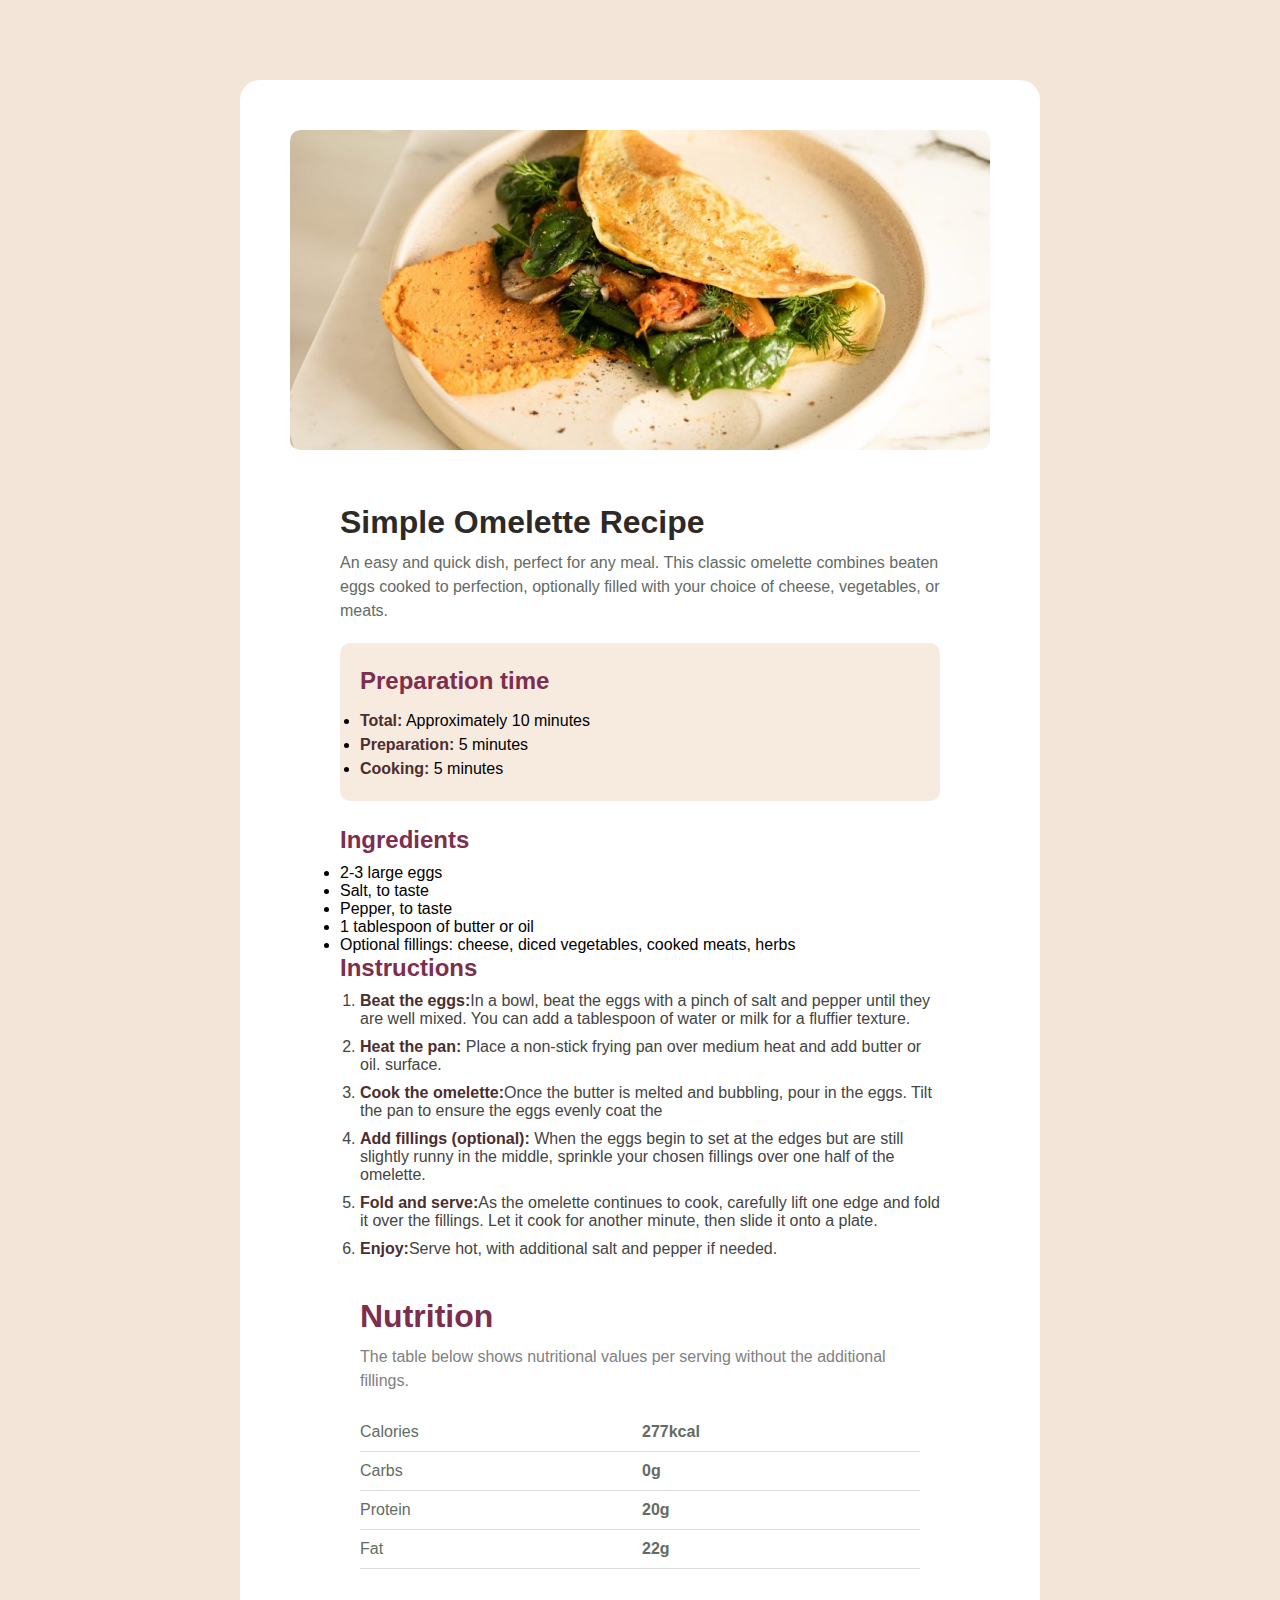
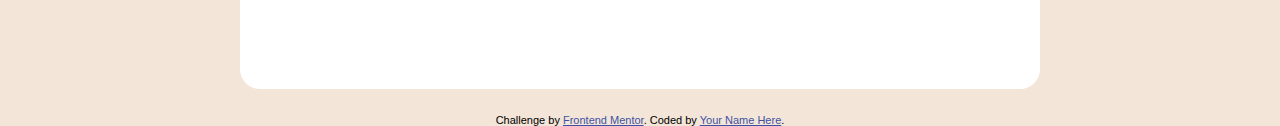
==== recipe-page-main/index.html @ d4eece03 "Initial commit" ====
<!DOCTYPE html>
<html lang="en">
  <head>
    <meta charset="UTF-8" />
    <meta name="viewport" content="width=device-width, initial-scale=1.0" />
    <!-- displays site properly based on user's device -->

    <link
      rel="icon"
      type="image/png"
      sizes="32x32"
      href="./assets/images/favicon-32x32.png"
    />
    <link rel="stylesheet" href="./styles.css" />

    <title>Frontend Mentor | Recipe page</title>

    <!-- Feel free to remove these styles or customise in your own stylesheet 👍 -->
  </head>
  <body>
    <div class="recipe-container">
      <div class="recipe-card">
        <div class="recipe-image">
          <img
            src="./assets/images/image-omelette.jpeg"
            alt="simple omelette"
          />
        </div>
        <div class="recipe-content">
          <h1>Simple Omelette Recipe</h1>
          <p>
            An easy and quick dish, perfect for any meal. This classic omelette
            combines beaten eggs cooked to perfection, optionally filled with
            your choice of cheese, vegetables, or meats.
          </p>
          <div class="preparation-section">
            <h2> Preparation time</h2>
            <ul class="prep-list">
              <li><strong>Total:</strong> Approximately 10 minutes</li>
              <li><strong>Preparation:</strong> 5 minutes</li>
              <li><strong>Cooking:</strong> 5 minutes</li>
            </ul>
          </div>
          <div class="ingredients">
            <h2>Ingredients</h2>
            <ul>
              <li>2-3 large eggs</li>
              <li>Salt, to taste</li>
              <li>Pepper, to taste</li>
              <li>1 tablespoon of butter or oil</li>
              <li>
                Optional fillings: cheese, diced vegetables, cooked meats, herbs
              </li>
            </ul>
          </div>
          <div class="instructions">
            <h2>Instructions</h2>
            <ol>
              <li>
                <strong>Beat the eggs:</strong>In a bowl, beat the eggs with a
                pinch of salt and pepper until they are well mixed. You can add a
                tablespoon of water or milk for a fluffier texture.
              </li>
              <li>
                <strong> Heat the pan: </strong>Place a non-stick frying pan over
                medium heat and add butter or oil. surface.
              </li>
              <li>
                <strong>Cook the omelette:</strong>Once the butter is melted and
                bubbling, pour in the eggs. Tilt the pan to ensure the eggs evenly
                coat the
              </li>
              <li>
                <strong> Add fillings (optional):</strong> When the eggs begin to
                set at the edges but are still slightly runny in the middle,
                sprinkle your chosen fillings over one half of the omelette.
              </li>
              
              <li>
                <strong>Fold and serve:</strong>As the omelette continues to cook,
                carefully lift one edge and fold it over the fillings. Let it cook
                for another minute, then slide it onto a plate.
              </li>
              <li>
                <strong>Enjoy:</strong>Serve hot, with additional salt and pepper
                if needed.
              </li>
            </ol>
          </div>
          <div class="nutrition-section">
            <h2 class="nutrition-title">Nutrition</h2>
            <p class="nutrition-description">
              The table below shows nutritional values per serving without the
              additional fillings.
            </p>
            
            <table class="nutrition-table">
              <tr>
                <td>Calories</td>
                <td class="nutrition-value">277kcal</td>
              </tr>
              <tr>
                <td>Carbs</td>
                <td class="nutrition-value">0g</td>
              </tr>
              <tr>
                <td>Protein</td>
                <td class="nutrition-value">20g</td>
              </tr>
              <tr>
                <td>Fat</td>
                <td class="nutrition-value">22g</td>
              </tr>
            </table>
          </div>
        </div>
        </div>
    
    </div>

    <div class="attribution">
      Challenge by
      <a href="https://www.frontendmentor.io?ref=challenge" target="_blank"
        >Frontend Mentor</a
      >. Coded by <a href="#">Your Name Here</a>.
    </div>
  </body>
</html>
---- recipe-page-main/styles.css ----
@font-face {
  font-family: "Young-serif";
  src: url(https://fonts.google.com/specimen/Young+Serif);
}
* {
  padding: 0;
  margin: 0;
  box-sizing: border-box;
}
html {
  scroll-behavior: smooth;
  overflow-x: hidden;
}
body {
  font-family: "Young-serif", sans-serif;
  background-color:#f3e5d8;
  display: flex;
  justify-content: center;
  flex-direction: column;
  align-items: center;
  min-height: 100vh;
  overflow-x: hidden;
  gap: 25px;
}
h1 {
  font-size: 2em;
  margin-bottom: 10px;
  color: #2d2927;
}

p {
  font-size: 1em;
  margin-bottom: 20px;
  line-height: 1.5;
  color: #636b65;
}
h2 {
  margin-bottom: 10px;
  color: #7d2e4d;
}
.recipe-container {
  padding: 50px;
  background-color:#fff;
  max-width: 800px;
  margin-top: 80px ;
  border-radius: 20px;
}
.recipe-card {
  background-color: #fff;
  border-radius: 10px;
  overflow: hidden;
  /* box-shadow: 0px 4px 12px rgba(0, 0, 0, 0.1); */
}
.recipe-content {
  padding: 50px;
  background-color: #fff;
}
.recipe-image img {
  width: 100%;
  height: auto;
  border-radius: 10px;
}
.preparation-section{
  background-color:#f7eadf;
  border-radius: 10px;
  line-height: 1.5;
  padding: 20px;
  margin-bottom: 25px
}
.instructions ol {
  padding-left: 20px;
  margin-bottom: 20px;
}

.instructions li {
  font-size: 1em;
  margin-bottom: 10px;
  color: #444;
}

strong {
  color: #4b2e2e;
}

.nutrition-section {
  background-color: #fff;
  border-radius: 15px; 
  padding: 20px;
  margin: 0 auto;
  
}

.nutrition-title {
  color: #7d2e4d; 
  font-size: 2em;
  font-weight: bold;
  margin-bottom: 10px;
}

.nutrition-description {
  color: #7f7f7f; 
  font-size: 1em;
  margin-bottom: 20px;
}

.nutrition-table {
  width: 100%;
  border-collapse: collapse;
}

.nutrition-table td {
  padding: 10px 0;
  border-bottom: 1px solid #ddd;
  color: #636b65;
}

.nutrition-value {
  font-weight: bold;
  color: #874d34;
}
.attribution {
  font-size: 11px;
  text-align: center;
}
.attribution a {
  color: hsl(228, 45%, 44%);
}
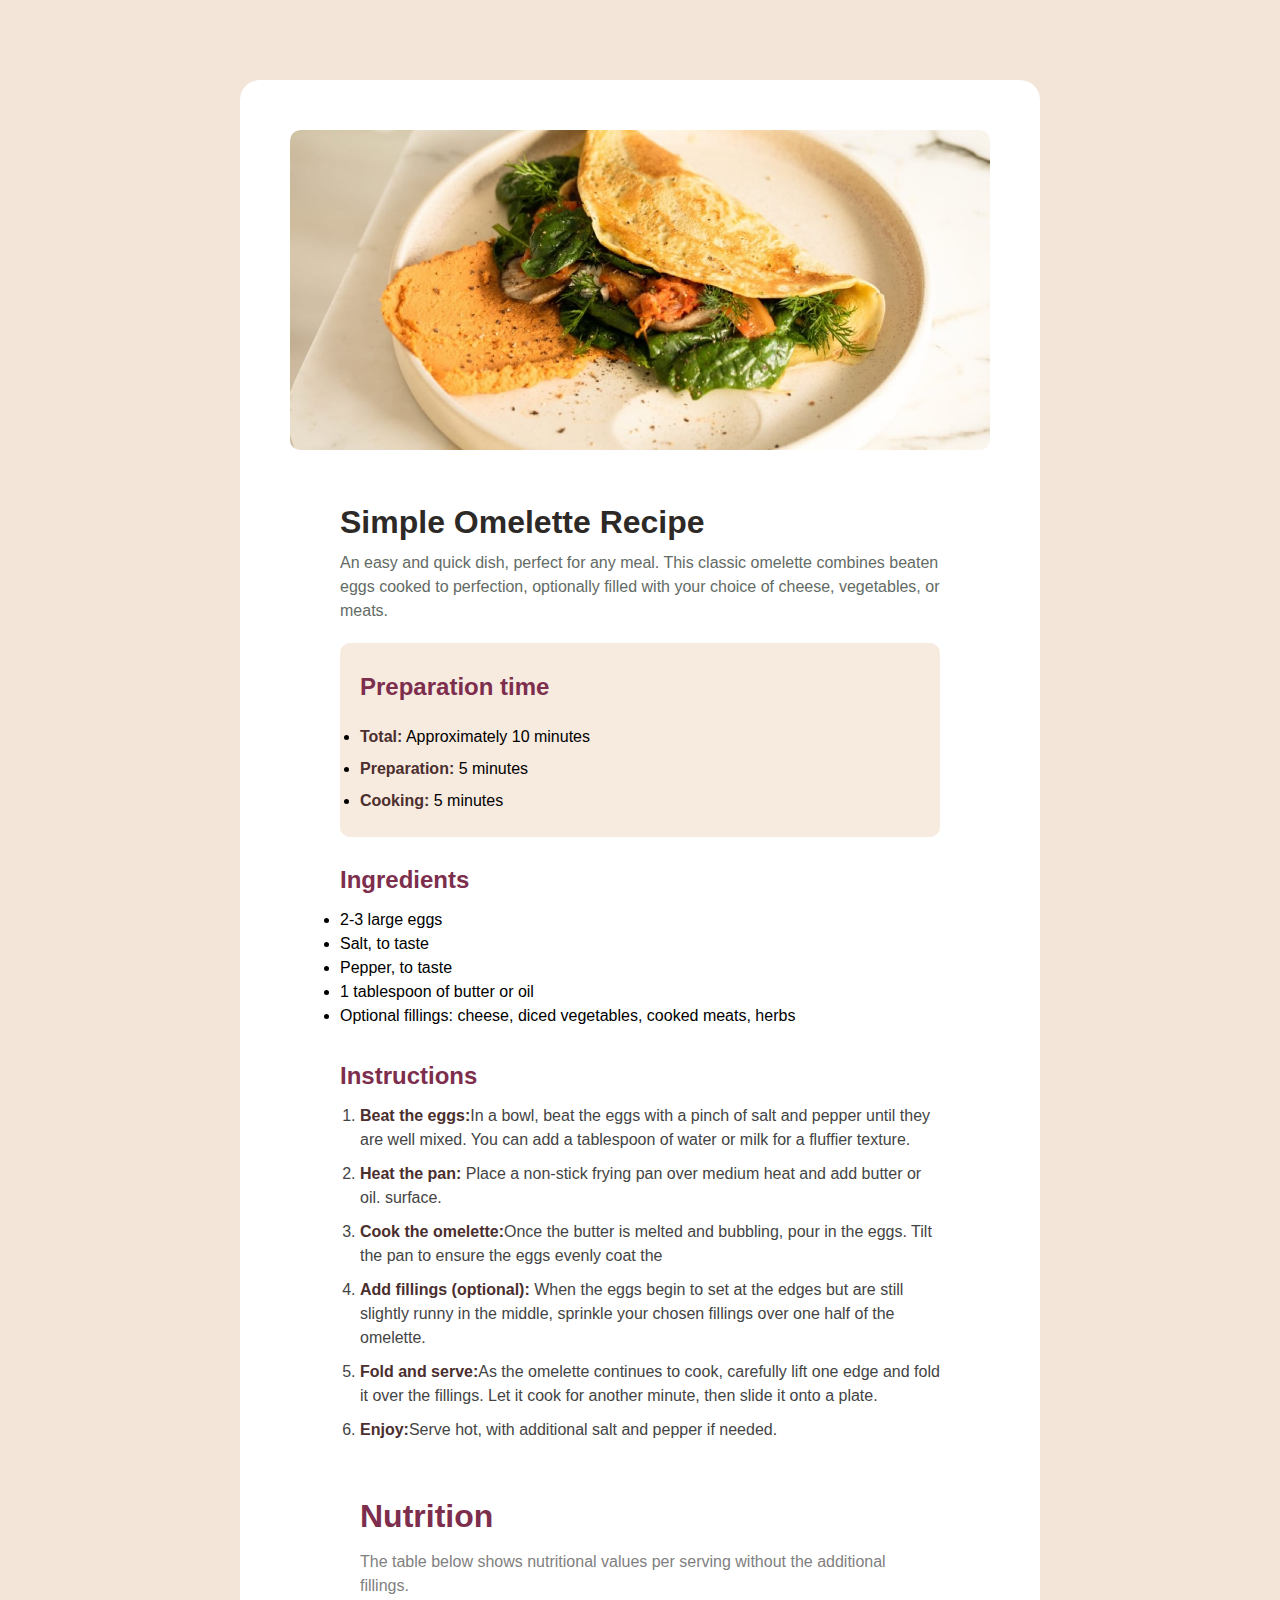
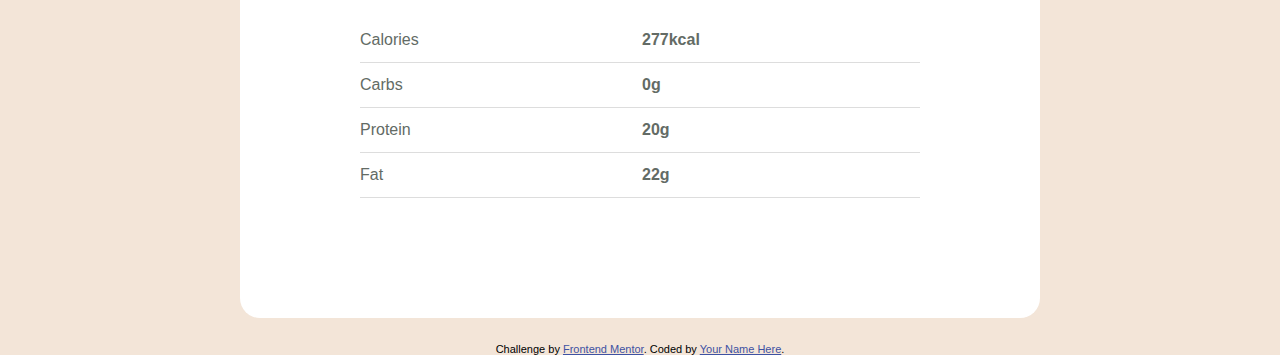
==== commit 0c4723d0: "initial" ====
--- a/recipe-page-main/index.html
+++ b/recipe-page-main/index.html
@@ -12,6 +12,8 @@
       href="./assets/images/favicon-32x32.png"
     />
     <link rel="stylesheet" href="./styles.css" />
+    <!-- <link href="https://fonts.googleapis.com/css2?family=Young+Serif:wght@400;700&display=swap" rel="stylesheet"> -->
+
 
     <title>Frontend Mentor | Recipe page</title>
 
@@ -35,7 +37,7 @@
           </p>
           <div class="preparation-section">
             <h2> Preparation time</h2>
-            <ul class="prep-list">
+            <ul>
               <li><strong>Total:</strong> Approximately 10 minutes</li>
               <li><strong>Preparation:</strong> 5 minutes</li>
               <li><strong>Cooking:</strong> 5 minutes</li>
--- a/recipe-page-main/styles.css
+++ b/recipe-page-main/styles.css
@@ -13,7 +13,7 @@
 }
 body {
   font-family: "Young-serif", sans-serif;
-  background-color:#f3e5d8;
+  background-color: #f3e5d8;
   display: flex;
   justify-content: center;
   flex-direction: column;
@@ -40,9 +40,9 @@
 }
 .recipe-container {
   padding: 50px;
-  background-color:#fff;
+  background-color: #fff;
   max-width: 800px;
-  margin-top: 80px ;
+  margin-top: 80px;
   border-radius: 20px;
 }
 .recipe-card {
@@ -60,13 +60,17 @@
   height: auto;
   border-radius: 10px;
 }
-.preparation-section{
-  background-color:#f7eadf;
+.preparation-section {
+  background-color: #f7eadf;
   border-radius: 10px;
-  line-height: 1.5;
+  line-height: 2;
   padding: 20px;
-  margin-bottom: 25px
+  margin-bottom: 25px;
 }
+.preparation-section strong{
+   color: #4b2e2e;
+} 
+
 .instructions ol {
   padding-left: 20px;
   margin-bottom: 20px;
@@ -77,28 +81,34 @@
   margin-bottom: 10px;
   color: #444;
 }
+.ingredients,
+.instructions,
+.nutrition-section {
+  margin-bottom: 30px;
+  line-height: 1.5;
+}
 
-strong {
+.instructions li strong {
   color: #4b2e2e;
 }
 
+
 .nutrition-section {
   background-color: #fff;
-  border-radius: 15px; 
+  border-radius: 15px;
   padding: 20px;
   margin: 0 auto;
-  
 }
 
 .nutrition-title {
-  color: #7d2e4d; 
+  color: #7d2e4d;
   font-size: 2em;
   font-weight: bold;
   margin-bottom: 10px;
 }
 
 .nutrition-description {
-  color: #7f7f7f; 
+  color: #7f7f7f;
   font-size: 1em;
   margin-bottom: 20px;
 }
@@ -112,6 +122,7 @@
   padding: 10px 0;
   border-bottom: 1px solid #ddd;
   color: #636b65;
+  
 }
 
 .nutrition-value {
@@ -124,4 +135,4 @@
 }
 .attribution a {
   color: hsl(228, 45%, 44%);
-}+}
